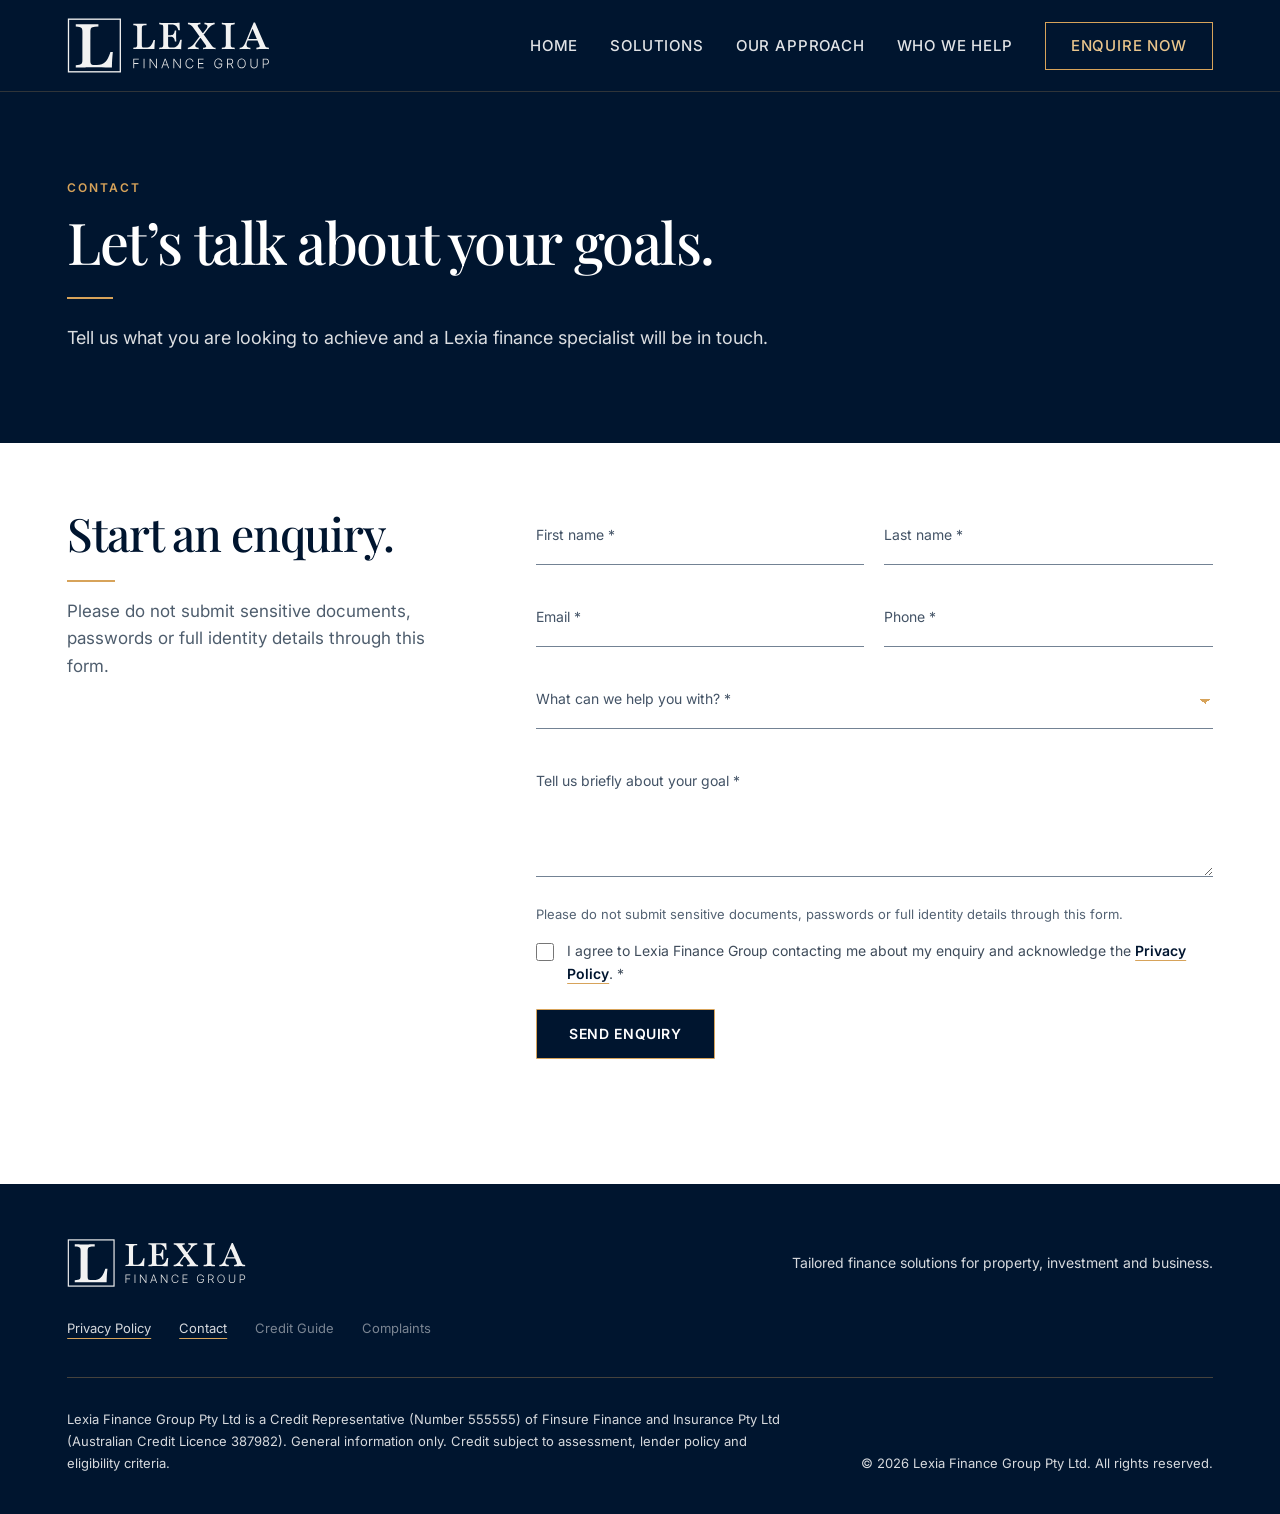
==== contact/index.html @ 588b5e29 "Expand landing page into multi-page website" ====
<!doctype html>
<html lang="en-AU">
  <head>
    <meta charset="utf-8">
    <meta name="viewport" content="width=device-width, initial-scale=1">
    <meta name="description" content="Contact Lexia Finance Group to discuss your property, investment or business finance goals.">
    <title>Contact Lexia Finance Group</title>
    <link rel="icon" type="image/svg+xml" href="/assets/favicon.svg">
    <link rel="icon" type="image/png" sizes="96x96" href="/assets/favicon-96x96.png">
    <link rel="shortcut icon" href="/assets/favicon.ico">
    <link rel="apple-touch-icon" sizes="180x180" href="/assets/apple-touch-icon.png">
    <link rel="preconnect" href="https://fonts.googleapis.com">
    <link rel="preconnect" href="https://fonts.gstatic.com" crossorigin>
    <link href="https://fonts.googleapis.com/css2?family=Inter:wght@400;500;600&amp;family=Playfair+Display:wght@500&amp;display=swap" rel="stylesheet">
    <link rel="stylesheet" href="/styles.css">
    <script src="/script.js" defer></script>
  </head>
  <body>
    <a class="skip-link" href="#main-content">Skip to main content</a>
    <header class="site-header"><div class="header-inner page-width"><a class="brand" href="/" aria-label="Lexia Finance Group home"><img src="/assets/lexia-logo.svg" alt="Lexia Finance Group" width="214" height="60"></a><nav class="desktop-nav" aria-label="Primary navigation"><a href="/">HOME</a><a href="/solutions">SOLUTIONS</a><a href="/our-approach">OUR APPROACH</a><a href="/who-we-help">WHO WE HELP</a><a class="nav-cta" href="/contact" aria-current="page">ENQUIRE NOW</a></nav><a class="mobile-cta" href="/contact">ENQUIRE NOW</a><button class="menu-toggle" type="button" aria-expanded="false" aria-controls="mobile-menu" aria-label="Open navigation menu"><span></span><span></span><span></span></button></div><nav class="mobile-nav" id="mobile-menu" aria-label="Mobile navigation" hidden><a href="/">HOME</a><a href="/solutions">SOLUTIONS</a><a href="/our-approach">OUR APPROACH</a><a href="/who-we-help">WHO WE HELP</a><a class="mobile-nav-cta" href="/contact" aria-current="page">ENQUIRE NOW</a></nav></header>
    <main id="main-content"><section class="internal-hero" aria-labelledby="page-title"><div class="page-width"><p class="eyebrow">CONTACT</p><h1 id="page-title">Let’s talk about your goals.</h1><span class="gold-rule" aria-hidden="true"></span><p>Tell us what you are looking to achieve and a Lexia finance specialist will be in touch.</p></div></section>
      <section class="enquiry section contact-form-section" id="enquire" aria-labelledby="form-title"><div class="enquiry-layout page-width"><div class="enquiry-intro"><h2 id="form-title">Start an enquiry.</h2><p>Please do not submit sensitive documents, passwords or full identity details through this form.</p></div><div id="form-content"><form id="enquiry-form" novalidate><div class="form-grid"><div class="field floating-field"><input id="first-name" name="firstName" type="text" autocomplete="given-name" placeholder=" " required><label for="first-name">First name <span aria-hidden="true">*</span></label><span class="error" id="first-name-error"></span></div><div class="field floating-field"><input id="last-name" name="lastName" type="text" autocomplete="family-name" placeholder=" " required><label for="last-name">Last name <span aria-hidden="true">*</span></label><span class="error" id="last-name-error"></span></div><div class="field floating-field"><input id="email" name="email" type="email" autocomplete="email" inputmode="email" placeholder=" " required><label for="email">Email <span aria-hidden="true">*</span></label><span class="error" id="email-error"></span></div><div class="field floating-field"><input id="phone" name="phone" type="tel" autocomplete="tel" inputmode="tel" pattern="[0-9+() .-]{8,20}" placeholder=" " required><label for="phone">Phone <span aria-hidden="true">*</span></label><span class="error" id="phone-error"></span></div><div class="field field-wide select-field"><select id="service" name="service" required><option value="" selected disabled></option><option>Home loan</option><option>Refinancing</option><option>Investment loan</option><option>Construction finance</option><option>Asset finance</option><option>Business lending</option><option>Something else</option></select><label for="service">What can we help you with? <span aria-hidden="true">*</span></label><span class="error" id="service-error"></span></div><div class="field field-wide floating-field"><textarea id="goal" name="goal" rows="4" minlength="10" placeholder=" " required aria-describedby="goal-note goal-error"></textarea><label for="goal">Tell us briefly about your goal <span aria-hidden="true">*</span></label><span class="error" id="goal-error"></span></div></div><p class="form-note" id="goal-note">Please do not submit sensitive documents, passwords or full identity details through this form.</p><div class="consent field"><input id="privacy" name="privacy" type="checkbox" required><label for="privacy">I agree to Lexia Finance Group contacting me about my enquiry and acknowledge the <a href="/privacy-policy">Privacy Policy</a>. <span aria-hidden="true">*</span></label><span class="error" id="privacy-error"></span></div><button class="button button-on-light submit-button" type="submit">SEND ENQUIRY</button><div class="form-status" id="form-status" role="status" aria-live="polite" tabindex="-1"></div><!-- TODO: Configure the approved CRM or secure form endpoint before launch. No submission endpoint or recipient is embedded in this public preview. --></form></div></div></section></main>
    <footer class="site-footer"><div class="footer-inner page-width"><div class="footer-brand"><img src="/assets/lexia-logo.svg" alt="Lexia Finance Group" width="180" height="51"><p>Tailored finance solutions for property, investment and business.</p></div><nav class="footer-links" aria-label="Footer navigation"><a href="/privacy-policy">Privacy Policy</a><a href="/contact">Contact</a><span aria-disabled="true">Credit Guide</span><span aria-disabled="true">Complaints</span></nav><div class="footer-divider" aria-hidden="true"></div><div class="footer-lower"><p class="footer-legal">Lexia Finance Group Pty Ltd is a Credit Representative (Number 555555) of Finsure Finance and Insurance Pty Ltd<br>(Australian Credit Licence 387982). General information only. Credit subject to assessment, lender policy and eligibility criteria.</p><p class="footer-copyright">© <span data-current-year>2026</span> Lexia Finance Group Pty Ltd. All rights reserved.</p></div></div><!-- TODO: Replace the representative number and legal copy with final stakeholder-approved compliance wording before launch. --></footer>
  </body>
</html>
---- styles.css ----
:root{--navy-950:#00152f;--navy-900:#061d37;--navy-700:#173551;--gold-500:#d7a35a;--gold-300:#e9c58c;--white:#fff;--warm-white:#f7f5f1;--ink:#0b1b2e;--muted:#5c6673;--border:#ccd4dd;--error:#efb6b6;--display:"Playfair Display",Georgia,serif;--sans:"Inter",Arial,sans-serif;--page-width:1440px;--page-gutter:clamp(24px,5.25vw,76px);--header-height:92px}
*,*::before,*::after{box-sizing:border-box}html{scroll-behavior:smooth;scroll-padding-top:var(--header-height);overflow-x:hidden}body{min-width:0;margin:0;overflow-x:hidden;color:var(--ink);background:var(--warm-white);font:400 16px/1.6 var(--sans)}body.menu-open{overflow:hidden}img{display:block;max-width:100%}a{color:inherit}.page-width{width:min(100%,var(--page-width));margin-inline:auto;padding-inline:var(--page-gutter)}.skip-link{position:fixed;z-index:100;top:8px;left:8px;transform:translateY(-150%);padding:10px 16px;color:var(--navy-950);background:var(--gold-300)}.skip-link:focus{transform:none}.site-header{position:sticky;z-index:20;top:0;height:var(--header-height);color:var(--white);background:var(--navy-950);border-bottom:1px solid rgba(215,163,90,.22)}.header-inner{height:100%;display:flex;align-items:center}.brand{flex:0 0 auto}.brand img{width:204px;height:auto}.desktop-nav{margin-left:auto;display:flex;align-items:center;gap:clamp(22px,2.5vw,40px)}.desktop-nav a{position:relative;padding-block:12px;color:rgba(255,255,255,.88);font-size:15px;font-weight:500;letter-spacing:.055em;text-decoration:none}.desktop-nav a:not(.nav-cta)::after{content:"";position:absolute;right:0;bottom:4px;left:0;height:2px;transform:scaleX(0);background:var(--gold-500);transition:transform .2s}.desktop-nav a:not(.nav-cta):hover::after,.desktop-nav a:not(.nav-cta):focus-visible::after,.desktop-nav a[aria-current="page"]::after{transform:scaleX(1)}.nav-cta,.mobile-cta{min-height:44px;display:inline-flex;align-items:center;justify-content:center;border:1px solid var(--gold-500);color:var(--gold-300)!important;background:transparent;transition:color .2s,background-color .2s}.nav-cta{padding:11px 25px!important}.nav-cta:hover,.nav-cta:focus-visible,.mobile-cta:hover,.mobile-cta:focus-visible{color:var(--navy-950)!important;background:var(--gold-300)}.mobile-cta,.menu-toggle,.mobile-nav{display:none}.site-header a:focus-visible,.menu-toggle:focus-visible,.button:focus-visible{outline:3px solid var(--gold-500);outline-offset:4px}.hero{display:grid;grid-template-columns:47% 53%;min-height:650px;color:var(--white);background:var(--navy-950)}.hero-copy{display:grid;align-items:center}.hero-copy-inner{width:min(100%,680px);margin-left:auto;padding:68px clamp(32px,4.5vw,65px)}.hero h1,.section h2{font-family:var(--display);font-weight:500;letter-spacing:-.025em}.hero h1{margin:0;font-size:clamp(52px,5vw,72px);line-height:1.03}.hero h1 span{color:var(--gold-300)}.gold-rule{display:block;width:46px;height:2px;margin:24px 0;background:var(--gold-500)}.hero-intro{max-width:470px;margin:0;color:rgba(255,255,255,.88);font-size:18px;line-height:1.7}.button{display:inline-flex;min-height:50px;align-items:center;justify-content:center;gap:13px;border:1px solid var(--gold-500);border-radius:1px;padding:14px 28px;font:600 14px/1 var(--sans);letter-spacing:.045em;text-decoration:none;cursor:pointer;transition:color .2s,background-color .2s,border-color .2s,transform .12s}.button::after{content:"→";color:var(--gold-500);font-size:17px;font-weight:400;line-height:0;transition:transform .2s}.button:hover::after,.button:focus-visible::after{transform:translateX(3px)}.button:active{transform:translateY(1px)}.button-on-navy{margin-top:34px;color:var(--navy-950);background:var(--warm-white)}.button-on-navy:hover,.button-on-navy:focus-visible{background:var(--white);border-color:var(--gold-300)}.button-on-light{color:var(--warm-white);background:var(--navy-950)}.button-on-light:hover,.button-on-light:focus-visible{border-color:var(--gold-300);background:var(--navy-700)}.hero-image{min-width:0;overflow:hidden}.hero-image img{width:100%;height:100%;object-fit:cover;object-position:55% center}.section{padding-block:clamp(66px,6.6vw,96px)}.section-heading{max-width:660px;margin-bottom:44px}.section-heading h2,.approach h2,.enquiry h2{margin:0;font-size:clamp(38px,4vw,54px);line-height:1.15}.section-heading>p:last-child{margin:18px 0 0;color:var(--muted)}.solutions{background:var(--warm-white)}.solution-grid{display:grid;grid-template-columns:repeat(6,1fr);margin:0;padding:0;border-top:1px solid rgba(0,21,47,.18);border-bottom:1px solid rgba(0,21,47,.18);list-style:none}.solution-item{min-width:0;padding:31px 20px 28px;text-align:center}.solution-item+.solution-item{border-left:1px solid rgba(0,21,47,.13)}.solution-item svg{width:54px;height:54px;margin:0 auto 20px;fill:none;stroke:#bd7f30;stroke-linecap:round;stroke-linejoin:round;stroke-width:1.65}.solution-item h3{margin:0;color:var(--navy-950);font-size:14px;font-weight:600;line-height:1.4}.approach{color:var(--navy-950);background:var(--white)}.approach-inner{display:grid;grid-template-columns:minmax(0,.85fr) minmax(480px,1.15fr);gap:clamp(64px,9vw,140px)}.approach-lead h2{max-width:520px}.principles{margin:0;padding:0;list-style:none}.principles li{display:grid;grid-template-columns:52px 1fr;gap:20px;padding:0 0 28px}.principles li+li{padding-top:28px;border-top:1px solid var(--border)}.principles span{color:#8a5d21;font-size:12px;font-weight:600;letter-spacing:.12em}.principles h3{margin:0 0 7px;font-size:18px}.principles p{margin:0;color:var(--muted)}.section-heading-row{max-width:none;display:grid;grid-template-columns:1fr 1fr;align-items:end;gap:80px}.section-heading-row>p:last-child{margin:0}.audience-list{display:grid;grid-template-columns:repeat(4,1fr);margin:0;padding:0;border-top:1px solid var(--navy-950);list-style:none}.audience-list li{padding:25px 16px 0 0;font:500 17px/1.4 var(--sans)}.audience-list li::before{content:"";display:block;width:24px;height:2px;margin-bottom:17px;background:var(--gold-500)}.enquiry{color:var(--white);background:var(--navy-900)}.enquiry-layout{display:grid;grid-template-columns:minmax(260px,32%) minmax(0,68%);gap:clamp(60px,8vw,120px)}.enquiry-intro>p:last-child{max-width:350px;margin-top:20px;color:rgba(255,255,255,.78)}.form-grid{display:grid;grid-template-columns:1fr 1fr;gap:22px 20px}.field{position:relative;min-width:0}.field-wide{grid-column:1/-1}.floating-field input,.floating-field textarea,.select-field select{width:100%;border:0;border-bottom:1px solid rgba(255,255,255,.45);border-radius:0;color:var(--white);background:transparent;font:400 16px/1.4 var(--sans);transition:border-color .2s}.floating-field input,.select-field select{height:58px;padding:21px 0 4px}.floating-field textarea{min-height:112px;padding:25px 0 8px;resize:vertical}.floating-field label,.select-field label{position:absolute;top:17px;left:0;color:rgba(255,255,255,.76);font-size:15px;pointer-events:none;transform-origin:left top;transition:transform .16s,color .16s}.floating-field input:focus,.floating-field textarea:focus,.select-field select:focus{outline:none;border-color:var(--gold-300)}.floating-field input:focus+label,.floating-field input:not(:placeholder-shown)+label,.floating-field input:-webkit-autofill+label,.floating-field textarea:focus+label,.floating-field textarea:not(:placeholder-shown)+label,.select-field select:focus+label,.select-field select:valid+label{color:var(--gold-300);transform:translateY(-10px) scale(.78)}.select-field select{appearance:none;padding-right:30px;background-image:linear-gradient(45deg,transparent 50%,var(--gold-300) 50%),linear-gradient(135deg,var(--gold-300) 50%,transparent 50%);background-position:calc(100% - 8px) 28px,calc(100% - 3px) 28px;background-size:5px 5px;background-repeat:no-repeat}.select-field option{color:var(--ink);background:var(--white)}.error{display:none;margin-top:6px;color:var(--error);font-size:12px}.field.has-error .error{display:block}.field.has-error input,.field.has-error select,.field.has-error textarea{border-color:var(--error)}.form-note{margin:18px 0;color:rgba(255,255,255,.72);font-size:13px}.consent{display:grid;grid-template-columns:20px 1fr;gap:0 11px}.consent input{width:18px;height:18px;margin:3px 0 0;accent-color:var(--gold-500)}.consent label{color:rgba(255,255,255,.82);font-size:14px;line-height:1.6}.consent .error{grid-column:2}.submit-button{width:auto;margin-top:28px}.submit-button:disabled{opacity:.6;cursor:wait}.form-status{min-height:24px;margin-top:18px;color:var(--gold-300);font-size:14px}.form-status:focus{outline:2px solid var(--gold-500);outline-offset:4px}.compliance-footer{padding-block:44px;color:rgba(255,255,255,.72);background:var(--navy-950)}.footer-inner{display:flex;align-items:center;gap:60px}.footer-inner img{width:170px}.footer-inner p{margin:0;color:rgba(255,255,255,.8);font-size:13px;line-height:1.7}.menu-toggle{width:46px;height:46px;margin-left:8px;padding:11px;border:0;color:var(--white);background:transparent}.menu-toggle span{display:block;width:24px;height:1px;margin:5px 0;background:currentColor}.mobile-cta{margin-left:auto;padding:8px 12px;font-size:12px;text-decoration:none}
@media(max-width:1080px){.desktop-nav{display:none}.mobile-cta,.menu-toggle{display:block}.mobile-nav{position:absolute;top:100%;right:0;left:0;padding:18px var(--page-gutter) 28px;background:var(--navy-950);border-top:1px solid rgba(255,255,255,.1)}.mobile-nav:not([hidden]){display:grid}.mobile-nav a{min-height:50px;display:flex;align-items:center;border-bottom:1px solid rgba(255,255,255,.1);color:var(--white);text-decoration:none}.hero{grid-template-columns:50% 50%;min-height:590px}.solution-grid{grid-template-columns:repeat(3,1fr)}.solution-item:nth-child(4){border-left:0}.solution-item:nth-child(n+4){border-top:1px solid rgba(0,21,47,.13)}}
@media(max-width:800px){:root{--header-height:80px;--page-gutter:28px}.brand img{width:174px}.hero{grid-template-columns:1fr;min-height:0}.hero-copy-inner{width:100%;padding:58px var(--page-gutter) 62px}.hero h1{font-size:clamp(45px,9vw,62px)}.hero-image{height:360px}.approach-inner,.enquiry-layout{grid-template-columns:1fr;gap:52px}.section-heading-row{grid-template-columns:1fr;gap:20px}.audience-list{grid-template-columns:1fr 1fr;gap:28px 0}.footer-inner{align-items:flex-start;flex-direction:column;gap:24px}}
@media(max-width:520px){:root{--page-gutter:20px}.site-header{height:76px}.brand img{width:142px}.mobile-cta{padding:7px 9px}.hero-copy-inner{padding-top:44px;padding-bottom:48px}.hero h1{font-size:44px}.hero-intro{font-size:16px}.button-on-navy{margin-top:27px}.hero-image{height:250px}.section{padding-block:70px}.section-heading{margin-bottom:38px}.section-heading h2,.approach h2,.enquiry h2{font-size:38px}.solution-grid{grid-template-columns:1fr 1fr}.solution-item{padding:28px 10px 25px}.solution-item:nth-child(4){border-left:1px solid rgba(0,21,47,.13)}.solution-item:nth-child(odd){border-left:0}.solution-item:nth-child(n+3){border-top:1px solid rgba(0,21,47,.13)}.solution-item svg{width:48px;height:48px}.audience-list{grid-template-columns:1fr}.form-grid{grid-template-columns:1fr}.field-wide{grid-column:auto}.footer-inner img{width:150px}}
@media(prefers-reduced-motion:reduce){html{scroll-behavior:auto}*,*::before,*::after{animation-duration:.01ms!important;animation-iteration-count:1!important;transition-duration:.01ms!important}}

/* Page states and the homepage enquiry anchor */
#enquire{scroll-margin-top:var(--header-height)}
.mobile-nav a[aria-current="page"]{color:var(--gold-300)}
.mobile-nav a[aria-current="page"]::before{content:"";width:18px;height:2px;margin-right:10px;background:var(--gold-500)}
.mobile-nav-cta{margin-top:12px;justify-content:center;border:1px solid var(--gold-500)!important;color:var(--gold-300)!important}
@media(prefers-reduced-motion:reduce){.button::after{transition:none}}

/* UX refinement: calm content surfaces, compact proofpoints and an embedded light form */
:root{--warm-white:#fbfaf7;--ivory:#f4f0e7;--muted:#4e5d6d;--border:#b8c2cc;--error:#a12525}
.hero-intro{font-size:18px;color:rgba(255,255,255,.9)}
.button{padding-inline:32px}
.button::after{content:none}
.button-on-light{color:var(--warm-white);background:var(--navy-950);border-color:var(--navy-950)}
.button-on-light:hover,.button-on-light:focus-visible{color:var(--warm-white);background:var(--navy-700);border-color:var(--gold-500)}
.section-heading h2,.approach h2,.enquiry h2{font-size:clamp(38px,3.6vw,50px)}
.section-heading>p:last-child{margin-top:14px;color:var(--muted);font-size:17px}
.solutions{padding-block:clamp(72px,5.8vw,84px) clamp(64px,5.2vw,76px);background:var(--ivory);box-shadow:0 0 0 100vmax var(--ivory);clip-path:inset(0 -100vmax)}
.solutions .section-heading{margin-bottom:40px}
.solution-grid{border-color:rgba(0,21,47,.25);list-style:none}
.solution-item{padding:30px 16px 28px}
.solution-item+.solution-item{border-color:rgba(0,21,47,.15)}
.solution-item svg{width:30px;height:30px;margin-bottom:14px;stroke:var(--gold-500);stroke-width:1.9}
.solution-item h3{font-size:15px;line-height:1.4}
.solutions-link{display:inline-block;margin-top:25px;color:var(--navy-950);font-size:14px;font-weight:600;text-decoration-color:var(--gold-500);text-underline-offset:5px}
.solutions-link:hover,.solutions-link:focus-visible{color:#76501c;text-decoration-thickness:2px}.solutions-link:focus-visible{outline:3px solid var(--gold-500);outline-offset:5px}
.enquiry{padding-block:clamp(80px,6.5vw,94px);color:var(--navy-950);background:var(--warm-white);border-top:1px solid rgba(0,21,47,.3)}
.enquiry-intro>p:last-child{max-width:360px;margin-top:16px;color:var(--muted);font-size:17px}
.form-grid{gap:24px 20px}
.floating-field input,.floating-field textarea,.select-field select{border-bottom-color:#738294;color:var(--navy-950);font-size:16px}
.floating-field input:-webkit-autofill,.floating-field input:-webkit-autofill:hover,.floating-field input:-webkit-autofill:focus{-webkit-text-fill-color:var(--navy-950);box-shadow:0 0 0 1000px var(--warm-white) inset;caret-color:var(--navy-950);transition:background-color 9999s ease-out 0s}
.floating-field input:autofill{color:var(--navy-950);background:var(--warm-white)}
.floating-field textarea{min-height:108px}
.floating-field label,.select-field label{color:#435366;font-size:14px}
.floating-field input:focus,.floating-field textarea:focus,.select-field select:focus{border-color:var(--gold-500);box-shadow:0 1px 0 var(--gold-500)}
.floating-field input:focus+label,.floating-field input:not(:placeholder-shown)+label,.floating-field input:-webkit-autofill+label,.floating-field textarea:focus+label,.floating-field textarea:not(:placeholder-shown)+label,.select-field select:focus+label,.select-field select:valid+label{color:#76501c;transform:translateY(-10px) scale(.88)}
.select-field select{background-image:linear-gradient(45deg,transparent 50%,var(--gold-500) 50%),linear-gradient(135deg,var(--gold-500) 50%,transparent 50%)}
.error{color:var(--error);font-size:13px}
.form-note{margin:20px 0 15px;color:#536273;font-size:13px}
.consent input{accent-color:var(--navy-950)}
.consent input:focus-visible{outline:3px solid var(--gold-500);outline-offset:3px}
.consent label{color:#3f4c5b;font-size:14px}
.submit-button{margin-top:24px}
.form-status{color:var(--navy-700);font-size:14px}
.approach{padding-block:clamp(68px,5.8vw,84px);background:var(--warm-white)}
.approach-inner{gap:clamp(54px,7vw,110px)}
.principles li{gap:18px;padding-bottom:22px}
.principles li+li{padding-top:22px}
.principles span{font-size:13px}
.principles p{font-size:16px}
.audiences{padding-block:clamp(64px,5.4vw,78px);background:var(--ivory);box-shadow:0 0 0 100vmax var(--ivory);clip-path:inset(0 -100vmax)}
.audiences .section-heading{margin-bottom:30px}
.audience-list li{padding-top:19px}
.audience-list li::before{margin-bottom:12px}
.footer-inner p{color:rgba(255,255,255,.84);font-size:14px}
.site-footer{padding-block:54px 40px;color:rgba(255,255,255,.82);background:var(--navy-950)}
.site-footer .footer-inner{display:block}
.footer-brand{display:flex;align-items:center;justify-content:space-between;gap:48px}
.footer-brand img{width:180px;height:auto}.footer-brand p{max-width:440px;margin:0;text-align:right;line-height:1.65}
.footer-divider{height:1px;margin:38px 0 30px;background:rgba(215,163,90,.32)}
.footer-lower{display:grid;grid-template-columns:minmax(0,1fr) auto;align-items:end;gap:64px}
.footer-lower p{margin:0}.footer-legal{max-width:810px;font-size:13px!important;line-height:1.75}.footer-copyright{white-space:nowrap;font-size:13px!important;line-height:1.6}

@media(max-width:800px){
  .solution-grid{grid-template-columns:1fr 1fr}
  .solution-item:nth-child(4){border-left:1px solid rgba(0,21,47,.15)}
  .solution-item:nth-child(odd){border-left:0}
  .solution-item:nth-child(n+3){border-top:1px solid rgba(0,21,47,.15)}
  .footer-brand{display:block}.footer-brand p{max-width:390px;margin-top:22px;text-align:left}.footer-lower{grid-template-columns:1fr;gap:22px}.footer-copyright{white-space:normal}
}
@media(max-width:520px){
  .hero-intro{font-size:17px}
  .section{padding-block:58px}
  .solutions{padding-block:54px 50px}
  .solutions .section-heading{margin-bottom:30px}
  .section-heading>p:last-child{font-size:16px}
  .solution-item{padding:22px 8px 20px}
  .solution-item svg{width:30px;height:30px;margin-bottom:11px}
  .solution-item h3{font-size:14px}
  .enquiry{padding-block:60px}
  .enquiry-layout{gap:34px}
  .form-grid{gap:20px}
  .submit-button{width:100%;min-height:52px}
  .approach{padding-block:56px}
  .audiences{padding-block:52px}
  .audiences .section-heading{margin-bottom:24px}
  .footer-inner p{font-size:13px}
  .site-footer{padding-block:46px 36px}.footer-divider{margin:30px 0 26px}
}
@media(max-width:339px){
  .solution-grid{grid-template-columns:1fr}
  .solution-item+.solution-item{border-left:0}
  .solution-item:nth-child(n+2){border-top:1px solid rgba(0,21,47,.15)}
}

/* Restrained editorial layouts for internal pages */
.interior-main{min-height:calc(100vh - var(--header-height))}
.page-intro{padding-top:clamp(72px,7vw,104px);padding-bottom:40px}
.page-intro h1,.interior-section h1{margin:0;color:var(--navy-950);font:500 clamp(42px,4.5vw,60px)/1.12 var(--display);letter-spacing:-.025em}
.page-intro p{max-width:660px;margin:18px 0 0;color:var(--muted);font-size:17px}
.solutions-detail{padding-bottom:clamp(80px,8vw,120px)}
.solutions-detail .solution-item h2{margin:0;color:var(--navy-950);font-size:15px;font-weight:600;line-height:1.4}
.interior-section{padding-block:clamp(80px,8vw,120px)}
.interior-section.approach{background:var(--warm-white)}
.interior-section .approach-lead h1{max-width:560px}
.interior-section .principles h2{margin:0 0 7px;font-size:18px;font-family:var(--sans);font-weight:600;letter-spacing:0}
.closing-link{margin-top:clamp(48px,6vw,80px)}
.closing-link a{color:var(--navy-950);font-weight:600;text-underline-offset:5px;text-decoration-color:var(--gold-500)}
.closing-link a:hover,.closing-link a:focus-visible{color:#76501c;text-decoration-thickness:2px}
.interior-section.audiences{box-shadow:none;clip-path:none}
.interior-section.audiences .section-heading{margin-bottom:42px}
@media(max-width:800px){.page-intro{padding-top:64px}.interior-section{padding-block:64px}}

/* Approved landing page refinements: slim solutions proofpoint strip and crisp white enquiry surface */
.solutions{padding-block:clamp(34px,3.4vw,46px) clamp(32px,3vw,42px);background:var(--white);box-shadow:0 0 0 100vmax var(--white);clip-path:inset(0 -100vmax)}
.solutions-label{margin:0 0 18px;color:var(--gold-500);font-size:12px;font-weight:600;line-height:1;letter-spacing:.16em;text-transform:uppercase}
.solutions .section-heading,.solutions-link{display:none}
.solution-grid{border-top-color:rgba(0,21,47,.14);border-bottom-color:rgba(0,21,47,.14)}
.solution-item{padding:20px 14px 18px}
.solution-item+.solution-item{border-left-color:rgba(0,21,47,.11)}
.solution-item svg{width:34px;height:34px;margin-bottom:10px;stroke:var(--gold-500);stroke-width:1.65}
.solution-item h3{font-size:13px;line-height:1.35}
.enquiry{padding-block:clamp(56px,5vw,66px) clamp(80px,6.5vw,94px);background:var(--white);border-top:1px solid rgba(0,21,47,.1)}
.floating-field input:-webkit-autofill,.floating-field input:-webkit-autofill:hover,.floating-field input:-webkit-autofill:focus{-webkit-text-fill-color:var(--navy-950);box-shadow:0 0 0 1000px var(--white) inset;caret-color:var(--navy-950)}
.floating-field input:autofill{background:var(--white)}
.submit-button.button-on-light{color:var(--white);background:var(--navy-950);border-color:var(--gold-500)}
.submit-button.button-on-light:hover,.submit-button.button-on-light:focus-visible{color:var(--white);background:var(--navy-700);border-color:var(--gold-300)}
@media(max-width:1080px){.solutions{padding-block:32px 36px}.enquiry{padding-block:64px 82px}.solution-grid{grid-template-columns:repeat(3,1fr)}.solution-item:nth-child(4){border-left:0}.solution-item:nth-child(n+4){border-top:1px solid rgba(0,21,47,.11)}}
@media(max-width:800px){.solutions{padding-block:30px 34px}.enquiry{padding-block:62px 78px}.solutions-label{margin-bottom:16px}.solution-grid{grid-template-columns:1fr 1fr}.solution-item{padding:18px 10px 16px}.solution-item:nth-child(4){border-left:1px solid rgba(0,21,47,.11)}.solution-item:nth-child(odd){border-left:0}.solution-item:nth-child(n+3){border-top:1px solid rgba(0,21,47,.11)}}
@media(max-width:520px){.solutions{padding-block:28px 30px}.solutions-label{font-size:11px}.solution-item{padding:16px 8px 14px}.solution-item svg{width:28px;height:28px;margin-bottom:8px}.solution-item h3{font-size:13px}.enquiry{padding-block:50px 60px}}
@media(max-width:339px){.solution-grid{grid-template-columns:1fr}.solution-item+.solution-item{border-left:0}.solution-item:nth-child(n+2){border-top:1px solid rgba(0,21,47,.11)}}

/* Final Lexia landing-page refinements */
.solution-item svg{stroke:var(--navy-950)}
.solution-item svg .gold-accent{stroke:#bf7d2a;stroke-width:1.85}
.enquiry-intro h2::after{content:"";display:block;width:48px;height:2px;margin-top:20px;background:var(--gold-500)}
@media(max-width:520px){.enquiry-intro h2::after{width:42px;margin-top:16px}}

/* Multi-page Lexia website extensions */
.eyebrow{margin:0 0 15px;color:var(--gold-500);font-size:12px;font-weight:600;line-height:1;letter-spacing:.16em;text-transform:uppercase}.internal-hero{padding-block:clamp(68px,7vw,106px);color:var(--white);background:var(--navy-950)}.internal-hero h1{max-width:760px;margin:0;font:500 clamp(42px,4.5vw,60px)/1.12 var(--display);letter-spacing:-.025em}.internal-hero p:last-child{max-width:760px;margin:0;color:rgba(255,255,255,.86);font-size:18px;line-height:1.7}.detail-grid,.audience-detail{display:grid;grid-template-columns:repeat(2,minmax(0,1fr));gap:0;border-top:1px solid rgba(0,21,47,.16);border-bottom:1px solid rgba(0,21,47,.16);margin-block:clamp(70px,7vw,104px)}.detail-item,.audience-detail article,.value-grid article{padding:30px 34px 30px 0;border-top:1px solid rgba(0,21,47,.13)}.detail-item:nth-child(-n+2),.audience-detail article:nth-child(-n+2){border-top:0}.detail-item{display:grid;grid-template-columns:54px 1fr;gap:24px}.detail-item svg{width:42px;height:42px;fill:none;stroke:var(--navy-950);stroke-linecap:round;stroke-linejoin:round;stroke-width:1.55}.detail-item svg .gold-accent{stroke:var(--gold-500)}.detail-item h2,.audience-detail h2,.process h2,.values h2,.page-cta h2,.policy-content h2{margin:0;color:var(--navy-950);font-size:18px;line-height:1.35}.detail-item p,.audience-detail p,.process p,.values p,.page-cta p,.policy-content p,.policy-content li,.policy-content dd{margin:9px 0 0;color:var(--muted)}.page-cta{margin-bottom:clamp(76px,7vw,108px);padding-block:40px;border-top:1px solid rgba(0,21,47,.18);border-bottom:1px solid rgba(0,21,47,.18)}.page-cta h2{font:500 clamp(32px,3vw,42px)/1.18 var(--display);letter-spacing:-.02em}.page-cta p{max-width:650px;font-size:17px}.page-cta .button{margin-top:24px}.process ol{margin:clamp(70px,7vw,104px) 0 0;padding:0;list-style:none;border-top:1px solid rgba(0,21,47,.18)}.process li{display:grid;grid-template-columns:82px 1fr;gap:28px;padding:28px 0;border-bottom:1px solid rgba(0,21,47,.13)}.process span{color:#8a5d21;font-size:13px;font-weight:600;letter-spacing:.12em}.values{padding-block:0 clamp(62px,6vw,90px)}.value-grid{display:grid;grid-template-columns:repeat(3,1fr);gap:34px;margin-top:22px}.value-grid article{border-top-color:var(--navy-950)}.footer-links{display:flex;flex-wrap:wrap;gap:14px 28px;margin-top:30px;color:rgba(255,255,255,.84);font-size:13px}.footer-links a{text-decoration-color:var(--gold-500);text-underline-offset:5px}.footer-links span{color:rgba(255,255,255,.48)}.footer-links a:focus-visible,.consent a:focus-visible{outline:3px solid var(--gold-500);outline-offset:4px}.consent a{color:var(--navy-950);font-weight:600;text-decoration-color:var(--gold-500);text-underline-offset:4px}.contact-form-section{border-top:0}.policy-content{max-width:900px;padding-top:clamp(66px,6vw,90px);padding-bottom:30px}.policy-content section{padding-block:26px;border-top:1px solid rgba(0,21,47,.13)}.policy-content section:first-child{border-top:0}.policy-content h2{font-size:22px}.policy-content dl{display:grid;grid-template-columns:max-content 1fr;gap:8px 20px;margin:18px 0 0;color:var(--muted)}.policy-content dt{font-weight:600;color:var(--navy-950)}.policy-content dd{margin:0}.placeholder{color:#76501c!important;font-weight:600}.policy-closing{padding-top:24px;border-top:1px solid rgba(0,21,47,.18);font-weight:600;color:var(--navy-950)!important}
@media(max-width:800px){.internal-hero{padding-block:58px}.detail-grid,.audience-detail,.value-grid{grid-template-columns:1fr}.detail-item:nth-child(2),.audience-detail article:nth-child(2){border-top:1px solid rgba(0,21,47,.13)}.detail-item,.audience-detail article,.value-grid article{padding-right:0}.process li{grid-template-columns:58px 1fr}.policy-content dl{grid-template-columns:1fr}}
@media(max-width:520px){.internal-hero p:last-child{font-size:16px}.detail-grid,.audience-detail{margin-block:56px}.detail-item{grid-template-columns:1fr;gap:14px}.page-cta{margin-bottom:62px}.page-cta .button{width:100%}.process ol{margin-top:56px}.process li{grid-template-columns:1fr;gap:10px}.footer-links{gap:12px 20px}}
.submission-message{padding:28px 0;color:var(--navy-950)}.submission-message h2{margin:0;font:500 clamp(30px,3vw,40px)/1.2 var(--display)}.submission-message p{max-width:560px;margin:14px 0 0;color:var(--muted)}.submission-message:focus{outline:3px solid var(--gold-500);outline-offset:6px}
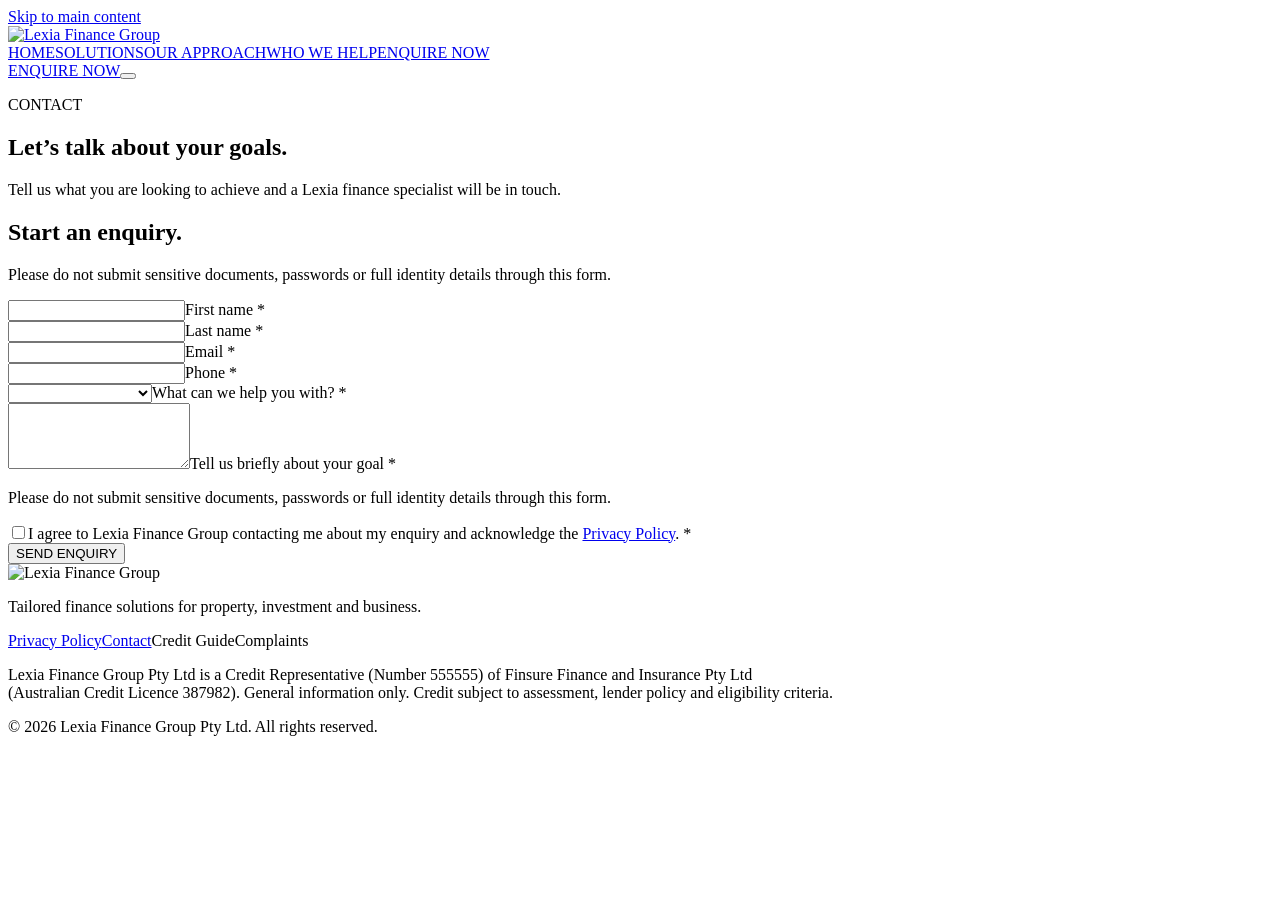
==== commit 218693ed: "Fix GitHub Pages deployment paths" ====
--- a/contact/index.html
+++ b/contact/index.html
@@ -5,21 +5,21 @@
     <meta name="viewport" content="width=device-width, initial-scale=1">
     <meta name="description" content="Contact Lexia Finance Group to discuss your property, investment or business finance goals.">
     <title>Contact Lexia Finance Group</title>
-    <link rel="icon" type="image/svg+xml" href="/assets/favicon.svg">
-    <link rel="icon" type="image/png" sizes="96x96" href="/assets/favicon-96x96.png">
-    <link rel="shortcut icon" href="/assets/favicon.ico">
-    <link rel="apple-touch-icon" sizes="180x180" href="/assets/apple-touch-icon.png">
+    <link rel="icon" type="image/svg+xml" href="/lexia-landing-page/assets/favicon.svg">
+    <link rel="icon" type="image/png" sizes="96x96" href="/lexia-landing-page/assets/favicon-96x96.png">
+    <link rel="shortcut icon" href="/lexia-landing-page/assets/favicon.ico">
+    <link rel="apple-touch-icon" sizes="180x180" href="/lexia-landing-page/assets/apple-touch-icon.png">
     <link rel="preconnect" href="https://fonts.googleapis.com">
     <link rel="preconnect" href="https://fonts.gstatic.com" crossorigin>
     <link href="https://fonts.googleapis.com/css2?family=Inter:wght@400;500;600&amp;family=Playfair+Display:wght@500&amp;display=swap" rel="stylesheet">
-    <link rel="stylesheet" href="/styles.css">
-    <script src="/script.js" defer></script>
+    <link rel="stylesheet" href="/lexia-landing-page/styles.css">
+    <script src="/lexia-landing-page/script.js" defer></script>
   </head>
   <body>
     <a class="skip-link" href="#main-content">Skip to main content</a>
-    <header class="site-header"><div class="header-inner page-width"><a class="brand" href="/" aria-label="Lexia Finance Group home"><img src="/assets/lexia-logo.svg" alt="Lexia Finance Group" width="214" height="60"></a><nav class="desktop-nav" aria-label="Primary navigation"><a href="/">HOME</a><a href="/solutions">SOLUTIONS</a><a href="/our-approach">OUR APPROACH</a><a href="/who-we-help">WHO WE HELP</a><a class="nav-cta" href="/contact" aria-current="page">ENQUIRE NOW</a></nav><a class="mobile-cta" href="/contact">ENQUIRE NOW</a><button class="menu-toggle" type="button" aria-expanded="false" aria-controls="mobile-menu" aria-label="Open navigation menu"><span></span><span></span><span></span></button></div><nav class="mobile-nav" id="mobile-menu" aria-label="Mobile navigation" hidden><a href="/">HOME</a><a href="/solutions">SOLUTIONS</a><a href="/our-approach">OUR APPROACH</a><a href="/who-we-help">WHO WE HELP</a><a class="mobile-nav-cta" href="/contact" aria-current="page">ENQUIRE NOW</a></nav></header>
+    <header class="site-header"><div class="header-inner page-width"><a class="brand" href="/lexia-landing-page/" aria-label="Lexia Finance Group home"><img src="/lexia-landing-page/assets/lexia-logo.svg" alt="Lexia Finance Group" width="214" height="60"></a><nav class="desktop-nav" aria-label="Primary navigation"><a href="/lexia-landing-page/">HOME</a><a href="/lexia-landing-page/solutions/">SOLUTIONS</a><a href="/lexia-landing-page/our-approach/">OUR APPROACH</a><a href="/lexia-landing-page/who-we-help/">WHO WE HELP</a><a class="nav-cta" href="/lexia-landing-page/contact/" aria-current="page">ENQUIRE NOW</a></nav><a class="mobile-cta" href="/lexia-landing-page/contact/">ENQUIRE NOW</a><button class="menu-toggle" type="button" aria-expanded="false" aria-controls="mobile-menu" aria-label="Open navigation menu"><span></span><span></span><span></span></button></div><nav class="mobile-nav" id="mobile-menu" aria-label="Mobile navigation" hidden><a href="/lexia-landing-page/">HOME</a><a href="/lexia-landing-page/solutions/">SOLUTIONS</a><a href="/lexia-landing-page/our-approach/">OUR APPROACH</a><a href="/lexia-landing-page/who-we-help/">WHO WE HELP</a><a class="mobile-nav-cta" href="/lexia-landing-page/contact/" aria-current="page">ENQUIRE NOW</a></nav></header>
     <main id="main-content"><section class="internal-hero" aria-labelledby="page-title"><div class="page-width"><p class="eyebrow">CONTACT</p><h1 id="page-title">Let’s talk about your goals.</h1><span class="gold-rule" aria-hidden="true"></span><p>Tell us what you are looking to achieve and a Lexia finance specialist will be in touch.</p></div></section>
-      <section class="enquiry section contact-form-section" id="enquire" aria-labelledby="form-title"><div class="enquiry-layout page-width"><div class="enquiry-intro"><h2 id="form-title">Start an enquiry.</h2><p>Please do not submit sensitive documents, passwords or full identity details through this form.</p></div><div id="form-content"><form id="enquiry-form" novalidate><div class="form-grid"><div class="field floating-field"><input id="first-name" name="firstName" type="text" autocomplete="given-name" placeholder=" " required><label for="first-name">First name <span aria-hidden="true">*</span></label><span class="error" id="first-name-error"></span></div><div class="field floating-field"><input id="last-name" name="lastName" type="text" autocomplete="family-name" placeholder=" " required><label for="last-name">Last name <span aria-hidden="true">*</span></label><span class="error" id="last-name-error"></span></div><div class="field floating-field"><input id="email" name="email" type="email" autocomplete="email" inputmode="email" placeholder=" " required><label for="email">Email <span aria-hidden="true">*</span></label><span class="error" id="email-error"></span></div><div class="field floating-field"><input id="phone" name="phone" type="tel" autocomplete="tel" inputmode="tel" pattern="[0-9+() .-]{8,20}" placeholder=" " required><label for="phone">Phone <span aria-hidden="true">*</span></label><span class="error" id="phone-error"></span></div><div class="field field-wide select-field"><select id="service" name="service" required><option value="" selected disabled></option><option>Home loan</option><option>Refinancing</option><option>Investment loan</option><option>Construction finance</option><option>Asset finance</option><option>Business lending</option><option>Something else</option></select><label for="service">What can we help you with? <span aria-hidden="true">*</span></label><span class="error" id="service-error"></span></div><div class="field field-wide floating-field"><textarea id="goal" name="goal" rows="4" minlength="10" placeholder=" " required aria-describedby="goal-note goal-error"></textarea><label for="goal">Tell us briefly about your goal <span aria-hidden="true">*</span></label><span class="error" id="goal-error"></span></div></div><p class="form-note" id="goal-note">Please do not submit sensitive documents, passwords or full identity details through this form.</p><div class="consent field"><input id="privacy" name="privacy" type="checkbox" required><label for="privacy">I agree to Lexia Finance Group contacting me about my enquiry and acknowledge the <a href="/privacy-policy">Privacy Policy</a>. <span aria-hidden="true">*</span></label><span class="error" id="privacy-error"></span></div><button class="button button-on-light submit-button" type="submit">SEND ENQUIRY</button><div class="form-status" id="form-status" role="status" aria-live="polite" tabindex="-1"></div><!-- TODO: Configure the approved CRM or secure form endpoint before launch. No submission endpoint or recipient is embedded in this public preview. --></form></div></div></section></main>
-    <footer class="site-footer"><div class="footer-inner page-width"><div class="footer-brand"><img src="/assets/lexia-logo.svg" alt="Lexia Finance Group" width="180" height="51"><p>Tailored finance solutions for property, investment and business.</p></div><nav class="footer-links" aria-label="Footer navigation"><a href="/privacy-policy">Privacy Policy</a><a href="/contact">Contact</a><span aria-disabled="true">Credit Guide</span><span aria-disabled="true">Complaints</span></nav><div class="footer-divider" aria-hidden="true"></div><div class="footer-lower"><p class="footer-legal">Lexia Finance Group Pty Ltd is a Credit Representative (Number 555555) of Finsure Finance and Insurance Pty Ltd<br>(Australian Credit Licence 387982). General information only. Credit subject to assessment, lender policy and eligibility criteria.</p><p class="footer-copyright">© <span data-current-year>2026</span> Lexia Finance Group Pty Ltd. All rights reserved.</p></div></div><!-- TODO: Replace the representative number and legal copy with final stakeholder-approved compliance wording before launch. --></footer>
+      <section class="enquiry section contact-form-section" id="enquire" aria-labelledby="form-title"><div class="enquiry-layout page-width"><div class="enquiry-intro"><h2 id="form-title">Start an enquiry.</h2><p>Please do not submit sensitive documents, passwords or full identity details through this form.</p></div><div id="form-content"><form id="enquiry-form" novalidate><div class="form-grid"><div class="field floating-field"><input id="first-name" name="firstName" type="text" autocomplete="given-name" placeholder=" " required><label for="first-name">First name <span aria-hidden="true">*</span></label><span class="error" id="first-name-error"></span></div><div class="field floating-field"><input id="last-name" name="lastName" type="text" autocomplete="family-name" placeholder=" " required><label for="last-name">Last name <span aria-hidden="true">*</span></label><span class="error" id="last-name-error"></span></div><div class="field floating-field"><input id="email" name="email" type="email" autocomplete="email" inputmode="email" placeholder=" " required><label for="email">Email <span aria-hidden="true">*</span></label><span class="error" id="email-error"></span></div><div class="field floating-field"><input id="phone" name="phone" type="tel" autocomplete="tel" inputmode="tel" pattern="[0-9+() .-]{8,20}" placeholder=" " required><label for="phone">Phone <span aria-hidden="true">*</span></label><span class="error" id="phone-error"></span></div><div class="field field-wide select-field"><select id="service" name="service" required><option value="" selected disabled></option><option>Home loan</option><option>Refinancing</option><option>Investment loan</option><option>Construction finance</option><option>Asset finance</option><option>Business lending</option><option>Something else</option></select><label for="service">What can we help you with? <span aria-hidden="true">*</span></label><span class="error" id="service-error"></span></div><div class="field field-wide floating-field"><textarea id="goal" name="goal" rows="4" minlength="10" placeholder=" " required aria-describedby="goal-note goal-error"></textarea><label for="goal">Tell us briefly about your goal <span aria-hidden="true">*</span></label><span class="error" id="goal-error"></span></div></div><p class="form-note" id="goal-note">Please do not submit sensitive documents, passwords or full identity details through this form.</p><div class="consent field"><input id="privacy" name="privacy" type="checkbox" required><label for="privacy">I agree to Lexia Finance Group contacting me about my enquiry and acknowledge the <a href="/lexia-landing-page/privacy-policy/">Privacy Policy</a>. <span aria-hidden="true">*</span></label><span class="error" id="privacy-error"></span></div><button class="button button-on-light submit-button" type="submit">SEND ENQUIRY</button><div class="form-status" id="form-status" role="status" aria-live="polite" tabindex="-1"></div><!-- TODO: Configure the approved CRM or secure form endpoint before launch. No submission endpoint or recipient is embedded in this public preview. --></form></div></div></section></main>
+    <footer class="site-footer"><div class="footer-inner page-width"><div class="footer-brand"><img src="/lexia-landing-page/assets/lexia-logo.svg" alt="Lexia Finance Group" width="180" height="51"><p>Tailored finance solutions for property, investment and business.</p></div><nav class="footer-links" aria-label="Footer navigation"><a href="/lexia-landing-page/privacy-policy/">Privacy Policy</a><a href="/lexia-landing-page/contact/">Contact</a><span aria-disabled="true">Credit Guide</span><span aria-disabled="true">Complaints</span></nav><div class="footer-divider" aria-hidden="true"></div><div class="footer-lower"><p class="footer-legal">Lexia Finance Group Pty Ltd is a Credit Representative (Number 555555) of Finsure Finance and Insurance Pty Ltd<br>(Australian Credit Licence 387982). General information only. Credit subject to assessment, lender policy and eligibility criteria.</p><p class="footer-copyright">© <span data-current-year>2026</span> Lexia Finance Group Pty Ltd. All rights reserved.</p></div></div><!-- TODO: Replace the representative number and legal copy with final stakeholder-approved compliance wording before launch. --></footer>
   </body>
 </html>
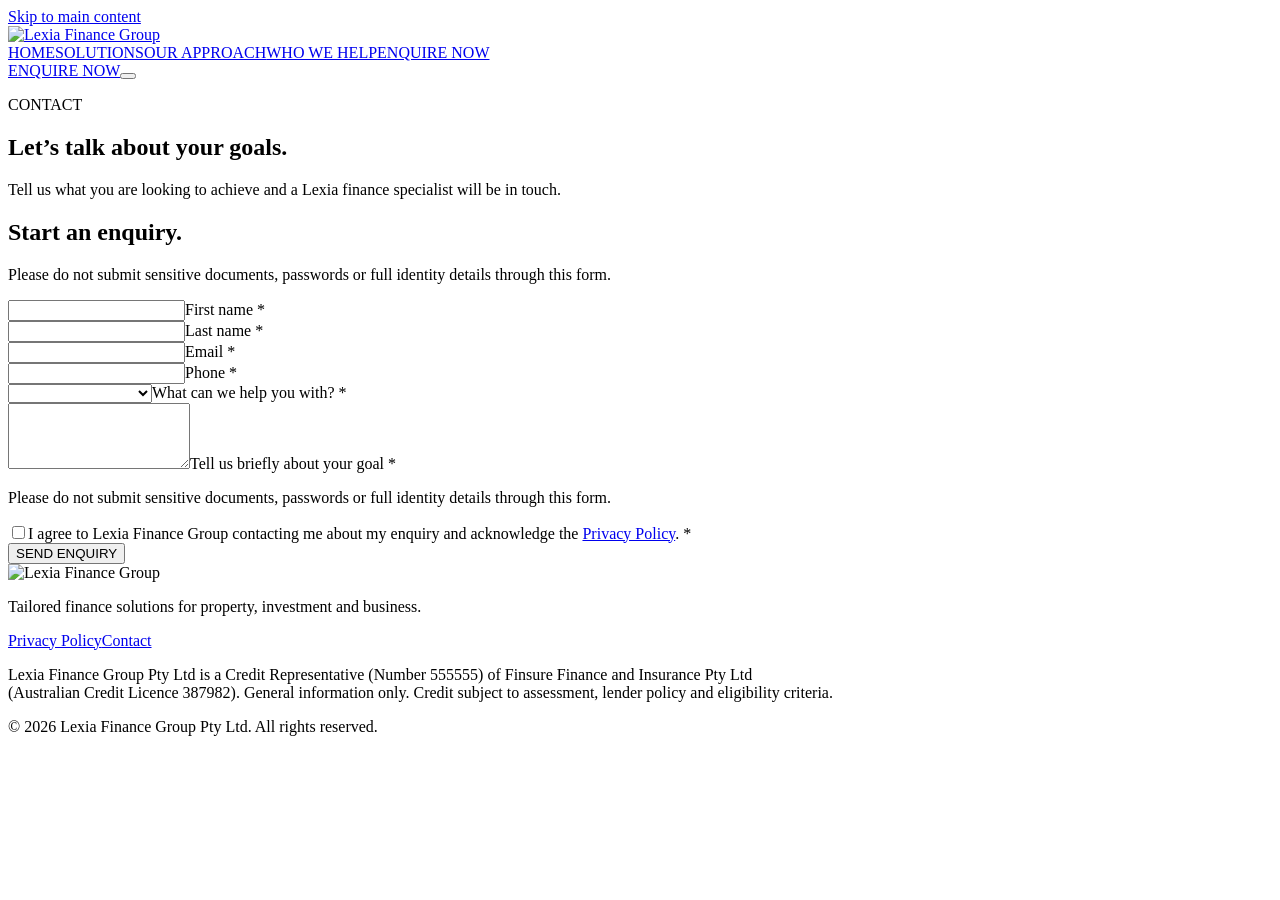
==== commit f6c62b06: "Update footer links" ====
--- a/contact/index.html
+++ b/contact/index.html
@@ -20,6 +20,6 @@
     <header class="site-header"><div class="header-inner page-width"><a class="brand" href="/lexia-landing-page/" aria-label="Lexia Finance Group home"><img src="/lexia-landing-page/assets/lexia-logo.svg" alt="Lexia Finance Group" width="214" height="60"></a><nav class="desktop-nav" aria-label="Primary navigation"><a href="/lexia-landing-page/">HOME</a><a href="/lexia-landing-page/solutions/">SOLUTIONS</a><a href="/lexia-landing-page/our-approach/">OUR APPROACH</a><a href="/lexia-landing-page/who-we-help/">WHO WE HELP</a><a class="nav-cta" href="/lexia-landing-page/contact/" aria-current="page">ENQUIRE NOW</a></nav><a class="mobile-cta" href="/lexia-landing-page/contact/">ENQUIRE NOW</a><button class="menu-toggle" type="button" aria-expanded="false" aria-controls="mobile-menu" aria-label="Open navigation menu"><span></span><span></span><span></span></button></div><nav class="mobile-nav" id="mobile-menu" aria-label="Mobile navigation" hidden><a href="/lexia-landing-page/">HOME</a><a href="/lexia-landing-page/solutions/">SOLUTIONS</a><a href="/lexia-landing-page/our-approach/">OUR APPROACH</a><a href="/lexia-landing-page/who-we-help/">WHO WE HELP</a><a class="mobile-nav-cta" href="/lexia-landing-page/contact/" aria-current="page">ENQUIRE NOW</a></nav></header>
     <main id="main-content"><section class="internal-hero" aria-labelledby="page-title"><div class="page-width"><p class="eyebrow">CONTACT</p><h1 id="page-title">Let’s talk about your goals.</h1><span class="gold-rule" aria-hidden="true"></span><p>Tell us what you are looking to achieve and a Lexia finance specialist will be in touch.</p></div></section>
       <section class="enquiry section contact-form-section" id="enquire" aria-labelledby="form-title"><div class="enquiry-layout page-width"><div class="enquiry-intro"><h2 id="form-title">Start an enquiry.</h2><p>Please do not submit sensitive documents, passwords or full identity details through this form.</p></div><div id="form-content"><form id="enquiry-form" novalidate><div class="form-grid"><div class="field floating-field"><input id="first-name" name="firstName" type="text" autocomplete="given-name" placeholder=" " required><label for="first-name">First name <span aria-hidden="true">*</span></label><span class="error" id="first-name-error"></span></div><div class="field floating-field"><input id="last-name" name="lastName" type="text" autocomplete="family-name" placeholder=" " required><label for="last-name">Last name <span aria-hidden="true">*</span></label><span class="error" id="last-name-error"></span></div><div class="field floating-field"><input id="email" name="email" type="email" autocomplete="email" inputmode="email" placeholder=" " required><label for="email">Email <span aria-hidden="true">*</span></label><span class="error" id="email-error"></span></div><div class="field floating-field"><input id="phone" name="phone" type="tel" autocomplete="tel" inputmode="tel" pattern="[0-9+() .-]{8,20}" placeholder=" " required><label for="phone">Phone <span aria-hidden="true">*</span></label><span class="error" id="phone-error"></span></div><div class="field field-wide select-field"><select id="service" name="service" required><option value="" selected disabled></option><option>Home loan</option><option>Refinancing</option><option>Investment loan</option><option>Construction finance</option><option>Asset finance</option><option>Business lending</option><option>Something else</option></select><label for="service">What can we help you with? <span aria-hidden="true">*</span></label><span class="error" id="service-error"></span></div><div class="field field-wide floating-field"><textarea id="goal" name="goal" rows="4" minlength="10" placeholder=" " required aria-describedby="goal-note goal-error"></textarea><label for="goal">Tell us briefly about your goal <span aria-hidden="true">*</span></label><span class="error" id="goal-error"></span></div></div><p class="form-note" id="goal-note">Please do not submit sensitive documents, passwords or full identity details through this form.</p><div class="consent field"><input id="privacy" name="privacy" type="checkbox" required><label for="privacy">I agree to Lexia Finance Group contacting me about my enquiry and acknowledge the <a href="/lexia-landing-page/privacy-policy/">Privacy Policy</a>. <span aria-hidden="true">*</span></label><span class="error" id="privacy-error"></span></div><button class="button button-on-light submit-button" type="submit">SEND ENQUIRY</button><div class="form-status" id="form-status" role="status" aria-live="polite" tabindex="-1"></div><!-- TODO: Configure the approved CRM or secure form endpoint before launch. No submission endpoint or recipient is embedded in this public preview. --></form></div></div></section></main>
-    <footer class="site-footer"><div class="footer-inner page-width"><div class="footer-brand"><img src="/lexia-landing-page/assets/lexia-logo.svg" alt="Lexia Finance Group" width="180" height="51"><p>Tailored finance solutions for property, investment and business.</p></div><nav class="footer-links" aria-label="Footer navigation"><a href="/lexia-landing-page/privacy-policy/">Privacy Policy</a><a href="/lexia-landing-page/contact/">Contact</a><span aria-disabled="true">Credit Guide</span><span aria-disabled="true">Complaints</span></nav><div class="footer-divider" aria-hidden="true"></div><div class="footer-lower"><p class="footer-legal">Lexia Finance Group Pty Ltd is a Credit Representative (Number 555555) of Finsure Finance and Insurance Pty Ltd<br>(Australian Credit Licence 387982). General information only. Credit subject to assessment, lender policy and eligibility criteria.</p><p class="footer-copyright">© <span data-current-year>2026</span> Lexia Finance Group Pty Ltd. All rights reserved.</p></div></div><!-- TODO: Replace the representative number and legal copy with final stakeholder-approved compliance wording before launch. --></footer>
+    <footer class="site-footer"><div class="footer-inner page-width"><div class="footer-brand"><img src="/lexia-landing-page/assets/lexia-logo.svg" alt="Lexia Finance Group" width="180" height="51"><p>Tailored finance solutions for property, investment and business.</p></div><nav class="footer-links" aria-label="Footer navigation"><a href="/lexia-landing-page/privacy-policy/">Privacy Policy</a><a href="/lexia-landing-page/contact/">Contact</a></nav><div class="footer-divider" aria-hidden="true"></div><div class="footer-lower"><p class="footer-legal">Lexia Finance Group Pty Ltd is a Credit Representative (Number 555555) of Finsure Finance and Insurance Pty Ltd<br>(Australian Credit Licence 387982). General information only. Credit subject to assessment, lender policy and eligibility criteria.</p><p class="footer-copyright">© <span data-current-year>2026</span> Lexia Finance Group Pty Ltd. All rights reserved.</p></div></div><!-- TODO: Replace the representative number and legal copy with final stakeholder-approved compliance wording before launch. --></footer>
   </body>
 </html>
